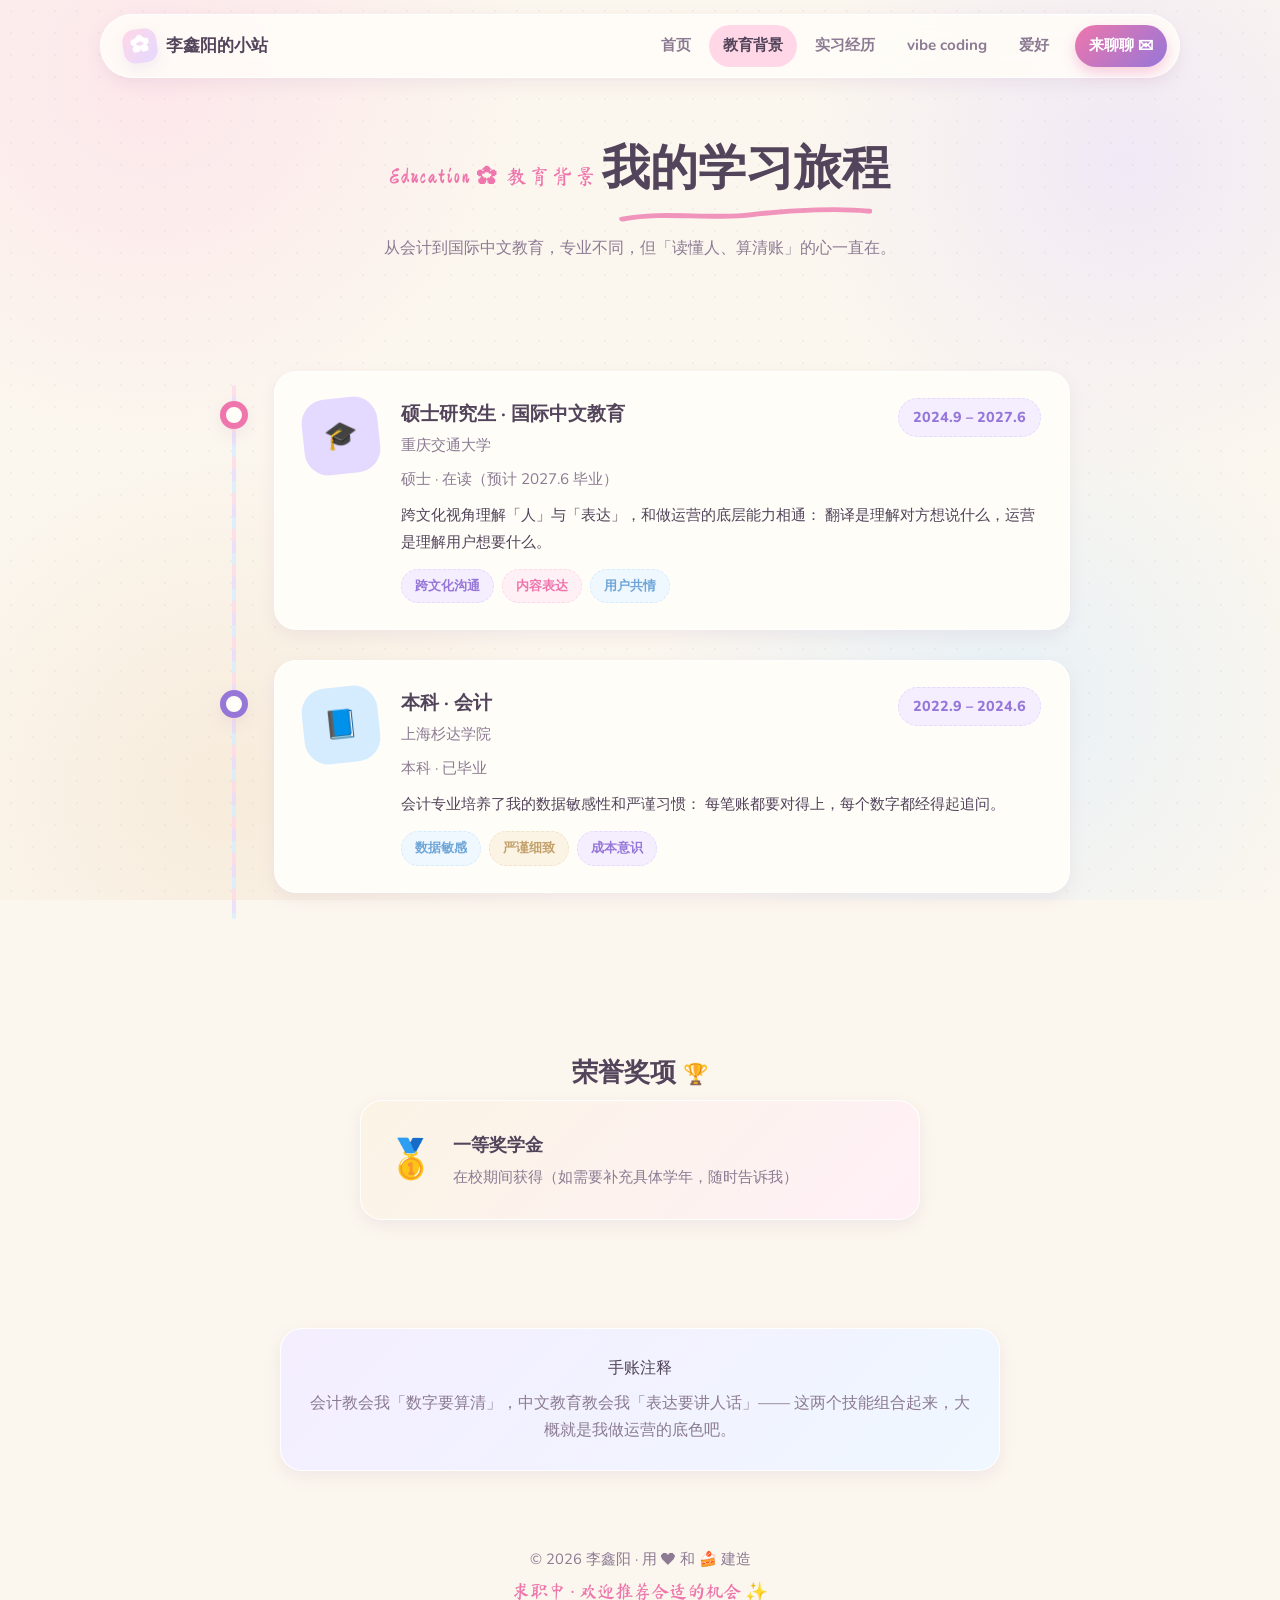
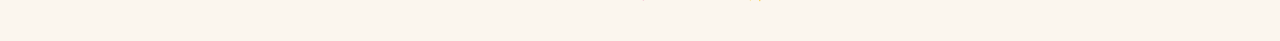
==== education.html @ cd89e639 "init: 李鑫阳产品运营求职主页（奶油手账风）" ====
<!DOCTYPE html>
<html lang="zh-CN">
<head>
  <meta charset="UTF-8" />
  <meta name="viewport" content="width=device-width, initial-scale=1.0" />
  <meta name="description" content="李鑫阳的教育背景：重庆交通大学硕士、上海杉达学院本科。" />
  <title>教育背景 · 李鑫阳</title>
  <link rel="icon" href="data:image/svg+xml,<svg xmlns='http://www.w3.org/2000/svg' viewBox='0 0 100 100'><text y='.9em' font-size='90'>🎓</text></svg>" />
  <link rel="preconnect" href="https://fonts.googleapis.com" />
  <link rel="preconnect" href="https://fonts.gstatic.com" crossorigin />
  <link href="https://fonts.googleapis.com/css2?family=Nunito:wght@500;700;800;900&family=Ma+Shan+Zheng&display=swap" rel="stylesheet" />
  <link rel="stylesheet" href="css/style.css" />
</head>
<body>

  <header class="nav-wrap">
    <nav class="nav container">
      <a class="nav-logo" href="index.html">
        <span class="logo-mark">✿</span>
        <span>李鑫阳的小站</span>
      </a>
      <ul class="nav-links">
        <li><a data-page="index.html" href="index.html">首页</a></li>
        <li><a data-page="education.html" href="education.html">教育背景</a></li>
        <li><a data-page="experience.html" href="experience.html">实习经历</a></li>
        <li><a data-page="projects.html" href="projects.html">vibe coding</a></li>
        <li><a data-page="hobbies.html" href="hobbies.html">爱好</a></li>
        <li><a class="nav-cta" href="mailto:320589552@qq.com">来聊聊 ✉</a></li>
      </ul>
      <button class="nav-burger" aria-label="打开菜单" aria-expanded="false">
        <span></span><span></span><span></span>
      </button>
    </nav>
  </header>

  <main>
    <section class="page-hero">
      <div class="container">
        <span class="page-eyebrow">Education ✿ 教育背景</span>
        <h1 class="page-title">我的学习旅程</h1>
        <p class="page-desc">从会计到国际中文教育，专业不同，但「读懂人、算清账」的心一直在。</p>
      </div>
    </section>

    <section class="section">
      <div class="container">
        <div class="timeline">

          <!-- 硕士 -->
          <article class="timeline-item reveal">
            <span class="timeline-dot"></span>
            <div class="card timeline-card edu-card">
              <span class="edu-degree">🎓</span>
              <div style="flex:1">
                <div class="timeline-head" style="margin-bottom:8px">
                  <div>
                    <h3>硕士研究生 · 国际中文教育</h3>
                    <p class="timeline-org">重庆交通大学</p>
                  </div>
                  <span class="timeline-date">2024.9 – 2027.6</span>
                </div>
                <p class="edu-meta">硕士 · 在读（预计 2027.6 毕业）</p>
                <p class="edu-desc">
                  跨文化视角理解「人」与「表达」，和做运营的底层能力相通：
                  翻译是理解对方想说什么，运营是理解用户想要什么。
                </p>
                <div class="work-tags">
                  <span class="chip c-purple">跨文化沟通</span>
                  <span class="chip c-pink">内容表达</span>
                  <span class="chip c-blue">用户共情</span>
                </div>
              </div>
            </div>
          </article>

          <!-- 本科 -->
          <article class="timeline-item reveal">
            <span class="timeline-dot"></span>
            <div class="card timeline-card edu-card">
              <span class="edu-degree">📘</span>
              <div style="flex:1">
                <div class="timeline-head" style="margin-bottom:8px">
                  <div>
                    <h3>本科 · 会计</h3>
                    <p class="timeline-org">上海杉达学院</p>
                  </div>
                  <span class="timeline-date">2022.9 – 2024.6</span>
                </div>
                <p class="edu-meta">本科 · 已毕业</p>
                <p class="edu-desc">
                  会计专业培养了我的数据敏感性和严谨习惯：
                  每笔账都要对得上，每个数字都经得起追问。
                </p>
                <div class="work-tags">
                  <span class="chip c-blue">数据敏感</span>
                  <span class="chip c-beige">严谨细致</span>
                  <span class="chip c-purple">成本意识</span>
                </div>
              </div>
            </div>
          </article>

        </div>
      </div>
    </section>

    <!-- 荣誉奖项 -->
    <section class="section">
      <div class="container">
        <h2 class="section-title" style="text-align:center">荣誉奖项 <span style="font-size:0.8em">🏆</span></h2>
        <div class="card honor-card reveal">
          <span class="trophy">🥇</span>
          <div>
            <h3 style="font-size:1.15rem;margin-bottom:4px">一等奖学金</h3>
            <p style="color:var(--ink-soft);font-size:0.95rem">在校期间获得（如需要补充具体学年，随时告诉我）</p>
          </div>
        </div>
      </div>
    </section>

    <!-- 手账注释 -->
    <section class="section">
      <div class="container">
        <div class="card reveal" style="max-width:720px;margin:0 auto;text-align:center;background:linear-gradient(135deg,var(--purple-soft),var(--blue-soft))">
          <p class="contact-kicker" style="margin-bottom:8px">手账注释</p>
          <p style="color:var(--ink-soft)">
            会计教会我「数字要算清」，中文教育教会我「表达要讲人话」——
            这两个技能组合起来，大概就是我做运营的底色吧。
          </p>
        </div>
      </div>
    </section>
  </main>

  <footer class="footer">
    <p>© <span id="year">2026</span> 李鑫阳 · 用 ❤ 和 🍰 建造</p>
    <p class="footer-note">求职中 · 欢迎推荐合适的机会 ✨</p>
  </footer>

  <button class="back-top" id="backTop" aria-label="回到顶部">↑</button>
  <script src="js/main.js"></script>
</body>
</html>
---- css/style.css ----
/* ============================================================
   李鑫阳 · 求职主页 — 奶油手账风
   配色：奶油米 + 浅蓝 + 浅紫 + 粉
   ============================================================ */

:root {
  --bg: #FBF6EE;
  --bg-2: #F6EEDF;
  --card: #FFFDF8;
  --ink: #52445A;
  --ink-soft: #8C7B93;
  --ink-faint: #B8A9BF;

  --pink: #FFD7E7;
  --pink-deep: #EE76AC;
  --pink-soft: #FFF0F6;

  --purple: #E4D9FF;
  --purple-deep: #9677D8;
  --purple-soft: #F4EEFF;

  --blue: #D5ECFF;
  --blue-deep: #6FA6D8;
  --blue-soft: #EFF7FF;

  --beige: #F1E3CB;
  --beige-deep: #C3A06B;
  --beige-soft: #FBF4E5;

  --line: rgba(122, 100, 132, 0.14);
  --shadow: 0 14px 30px rgba(163, 132, 173, 0.16);
  --shadow-sm: 0 6px 16px rgba(163, 132, 173, 0.12);
  --radius: 22px;
  --radius-sm: 14px;
  --font: "Nunito", "PingFang SC", "Hiragino Sans GB", "Microsoft YaHei", "Noto Sans SC", sans-serif;
  --hand: "Ma Shan Zheng", "Kaiti SC", "KaiTi", "STKaiti", cursive;
}

* { margin: 0; padding: 0; box-sizing: border-box; }

html { scroll-behavior: smooth; }

body {
  font-family: var(--font);
  color: var(--ink);
  background:
    radial-gradient(circle at 12% 8%, rgba(255, 215, 231, 0.5), transparent 26%),
    radial-gradient(circle at 88% 18%, rgba(228, 217, 255, 0.45), transparent 24%),
    radial-gradient(circle at 78% 78%, rgba(213, 236, 255, 0.5), transparent 28%),
    radial-gradient(circle at 18% 88%, rgba(244, 227, 203, 0.55), transparent 26%),
    var(--bg);
  background-attachment: fixed;
  min-height: 100vh;
  line-height: 1.7;
  -webkit-font-smoothing: antialiased;
  overflow-x: hidden;
}

/* 纸张点阵纹理 */
body::before {
  content: "";
  position: fixed;
  inset: 0;
  pointer-events: none;
  background-image: radial-gradient(rgba(140, 115, 150, 0.12) 1px, transparent 1px);
  background-size: 22px 22px;
  opacity: 0.55;
  z-index: 0;
}

::selection { background: var(--pink); color: var(--ink); }

img { max-width: 100%; display: block; }
a { color: inherit; text-decoration: none; }
ul { list-style: none; }
button { font-family: inherit; cursor: pointer; border: none; background: none; }

.container {
  width: min(1080px, 92vw);
  margin: 0 auto;
  position: relative;
  z-index: 1;
}

/* ============ 顶部导航 ============ */
.nav-wrap {
  position: sticky;
  top: 14px;
  z-index: 100;
  padding: 0 4vw;
}

.nav {
  display: flex;
  align-items: center;
  justify-content: space-between;
  gap: 16px;
  background: rgba(255, 253, 248, 0.86);
  backdrop-filter: blur(12px);
  -webkit-backdrop-filter: blur(12px);
  border: 1.5px solid rgba(255, 255, 255, 0.9);
  border-radius: 999px;
  box-shadow: var(--shadow-sm);
  padding: 10px 12px 10px 22px;
}

.nav-logo {
  display: flex;
  align-items: center;
  gap: 9px;
  font-weight: 800;
  font-size: 1.05rem;
  color: var(--ink);
  white-space: nowrap;
}

.logo-mark {
  display: inline-grid;
  place-items: center;
  width: 34px;
  height: 34px;
  border-radius: 12px;
  background: linear-gradient(135deg, var(--pink), var(--purple));
  color: #fff;
  font-size: 1.15rem;
  transform: rotate(-8deg);
  box-shadow: var(--shadow-sm);
}

.nav-links {
  display: flex;
  align-items: center;
  gap: 4px;
}

.nav-links a {
  display: block;
  padding: 8px 14px;
  border-radius: 999px;
  font-weight: 700;
  font-size: 0.95rem;
  color: var(--ink-soft);
  transition: all 0.25s ease;
  position: relative;
}

.nav-links a:hover { color: var(--ink); background: var(--pink-soft); transform: translateY(-1px); }
.nav-links a.active { color: var(--ink); background: var(--pink); }

.nav-links .nav-cta {
  background: linear-gradient(135deg, var(--pink-deep), var(--purple-deep));
  color: #fff;
  box-shadow: 0 6px 14px rgba(238, 118, 172, 0.35);
  margin-left: 8px;
}

.nav-links .nav-cta:hover { color: #fff; transform: translateY(-2px) rotate(-1deg); }

.nav-burger {
  display: none;
  flex-direction: column;
  gap: 5px;
  padding: 10px;
  border-radius: 12px;
}

.nav-burger span {
  width: 22px;
  height: 3px;
  border-radius: 3px;
  background: var(--ink);
  transition: all 0.3s ease;
}

.nav-burger.open span:nth-child(1) { transform: translateY(8px) rotate(45deg); }
.nav-burger.open span:nth-child(2) { opacity: 0; }
.nav-burger.open span:nth-child(3) { transform: translateY(-8px) rotate(-45deg); }

/* ============ 通用区块 ============ */
main { position: relative; z-index: 1; }

.section { padding: 72px 0 36px; }

.page-hero { padding: 64px 0 26px; text-align: center; position: relative; }

.page-eyebrow {
  display: inline-block;
  font-family: var(--hand);
  font-size: 1.3rem;
  color: var(--pink-deep);
  letter-spacing: 2px;
  margin-bottom: 8px;
}

.page-title {
  font-size: clamp(2rem, 5vw, 3rem);
  font-weight: 900;
  color: var(--ink);
  position: relative;
  display: inline-block;
  padding-bottom: 12px;
}

.page-title::after {
  content: "";
  position: absolute;
  left: 50%;
  bottom: 0;
  transform: translateX(-50%) rotate(-1deg);
  width: 88%;
  height: 14px;
  background: url("../assets/deco-underline.svg") center/100% 100% no-repeat;
  opacity: 0.85;
}

.page-desc {
  max-width: 560px;
  margin: 14px auto 0;
  color: var(--ink-soft);
  font-size: 1.02rem;
}

.section-title {
  font-size: 1.6rem;
  font-weight: 900;
  margin-bottom: 6px;
}

.section-sub { color: var(--ink-soft); margin-bottom: 28px; font-size: 0.98rem; }

/* ============ 卡片 ============ */
.card {
  background: var(--card);
  border: 1.5px solid rgba(255, 255, 255, 0.95);
  border-radius: var(--radius);
  box-shadow: var(--shadow-sm);
  padding: 26px;
  position: relative;
  transition: transform 0.3s ease, box-shadow 0.3s ease;
}

.card:hover {
  transform: translateY(-5px) rotate(-0.4deg);
  box-shadow: var(--shadow);
}

/* 胶带装饰 */
.tape {
  position: absolute;
  top: -13px;
  left: 50%;
  width: 96px;
  height: 28px;
  transform: translateX(-50%) rotate(-3deg);
  background: linear-gradient(100deg, rgba(255, 215, 231, 0.9), rgba(228, 217, 255, 0.9));
  border-radius: 4px;
  box-shadow: 0 3px 8px rgba(140, 110, 150, 0.18);
  opacity: 0.95;
  pointer-events: none;
}

.tape.tape-blue { background: linear-gradient(100deg, rgba(213, 236, 255, 0.9), rgba(228, 217, 255, 0.9)); }
.tape.tape-pink { background: linear-gradient(100deg, rgba(255, 240, 246, 0.95), rgba(255, 215, 231, 0.9)); }
.tape.tape-beige { background: linear-gradient(100deg, rgba(251, 244, 229, 0.95), rgba(241, 227, 203, 0.9)); }

/* ============ 首页 Hero ============ */
.hero { padding: 46px 0 56px; }

.hero-grid {
  display: grid;
  grid-template-columns: 1.15fr 0.85fr;
  align-items: center;
  gap: 34px;
}

.hero-eyebrow {
  display: inline-flex;
  align-items: center;
  gap: 8px;
  background: var(--pink-soft);
  border: 1.5px dashed var(--pink);
  color: var(--pink-deep);
  font-weight: 800;
  font-size: 0.95rem;
  padding: 7px 16px;
  border-radius: 999px;
  margin-bottom: 20px;
  transform: rotate(-1.5deg);
}

.hero-title {
  font-size: clamp(2.4rem, 6vw, 3.7rem);
  font-weight: 900;
  line-height: 1.15;
  margin-bottom: 18px;
}

.name-highlight {
  display: inline-block;
  color: var(--pink-deep);
  position: relative;
  padding: 0 6px;
}

.name-highlight::after {
  content: "";
  position: absolute;
  left: 4px;
  right: 4px;
  bottom: 2px;
  height: 12px;
  background: url("../assets/deco-marker.svg") center/100% 100% no-repeat;
  opacity: 0.75;
  z-index: -1;
}

.wave { display: inline-block; animation: wave 2.4s ease-in-out infinite; transform-origin: 70% 70%; }

@keyframes wave {
  0%, 60%, 100% { transform: rotate(0deg); }
  10%, 30% { transform: rotate(14deg); }
  20%, 40% { transform: rotate(-8deg); }
}

.hero-sub {
  font-size: 1.08rem;
  color: var(--ink-soft);
  max-width: 470px;
  margin-bottom: 24px;
}

.hero-badges {
  display: flex;
  flex-wrap: wrap;
  gap: 10px;
  margin-bottom: 28px;
}

.hero-badge {
  background: var(--card);
  border-radius: 999px;
  padding: 8px 16px;
  font-weight: 800;
  font-size: 0.92rem;
  box-shadow: var(--shadow-sm);
  border: 1.5px solid transparent;
}

.hero-badge:nth-child(1) { border-color: var(--pink); background: var(--pink-soft); color: var(--pink-deep); }
.hero-badge:nth-child(2) { border-color: var(--blue); background: var(--blue-soft); color: var(--blue-deep); }
.hero-badge:nth-child(3) { border-color: var(--purple); background: var(--purple-soft); color: var(--purple-deep); }
.hero-badge:nth-child(4) { border-color: var(--beige); background: var(--beige-soft); color: var(--beige-deep); }

.hero-actions { display: flex; flex-wrap: wrap; gap: 14px; }

.btn {
  display: inline-flex;
  align-items: center;
  justify-content: center;
  gap: 8px;
  font-weight: 800;
  padding: 13px 26px;
  border-radius: 999px;
  transition: all 0.28s ease;
  font-size: 1rem;
}

.btn-primary {
  background: linear-gradient(135deg, var(--pink-deep), var(--purple-deep));
  color: #fff;
  box-shadow: 0 10px 22px rgba(238, 118, 172, 0.35);
}

.btn-primary:hover { transform: translateY(-3px) rotate(-1deg); box-shadow: 0 14px 28px rgba(238, 118, 172, 0.42); }

.btn-ghost {
  background: var(--card);
  color: var(--ink);
  border: 2px dashed var(--purple);
}

.btn-ghost:hover { background: var(--purple-soft); transform: translateY(-3px) rotate(1deg); }

.btn-big { padding: 16px 32px; font-size: 1.05rem; }

/* 拍立得照片 */
.hero-visual { position: relative; display: flex; justify-content: center; }

.polaroid {
  position: relative;
  width: min(320px, 78vw);
  background: #fff;
  padding: 12px 12px 58px;
  border-radius: 12px;
  box-shadow: var(--shadow);
  transform: rotate(3deg);
  transition: transform 0.4s ease, box-shadow 0.4s ease;
}

.polaroid:hover { transform: rotate(0deg) translateY(-6px); box-shadow: 0 22px 44px rgba(163, 132, 173, 0.26); }

.polaroid img {
  width: 100%;
  aspect-ratio: 1;
  object-fit: cover;
  border-radius: 8px;
  filter: saturate(1.05);
}

.polaroid .polaroid-note {
  position: absolute;
  bottom: 14px;
  left: 0;
  right: 0;
  text-align: center;
  font-family: var(--hand);
  font-size: 1.35rem;
  color: var(--ink-soft);
  transform: rotate(-2deg);
}

.polaroid .tape { top: -14px; left: 50%; transform: translateX(-50%) rotate(2deg); }
.polaroid .tape.tape-2 { left: 12%; transform: rotate(-12deg); }

/* 漂浮贴纸 */
.sticker {
  position: absolute;
  display: grid;
  place-items: center;
  width: 58px;
  height: 58px;
  font-size: 1.7rem;
  background: var(--card);
  border-radius: 16px;
  box-shadow: var(--shadow-sm);
  border: 1.5px dashed rgba(150, 119, 216, 0.4);
  animation: float 5s ease-in-out infinite;
  z-index: 3;
  pointer-events: none;
}

.sticker.s1 { top: -8%; left: 2%; animation-delay: 0s; }
.sticker.s2 { top: 14%; right: -4%; animation-delay: 1.2s; }
.sticker.s3 { bottom: 4%; left: -6%; animation-delay: 2.1s; }
.sticker.s4 { bottom: -8%; right: 10%; animation-delay: 0.7s; }
.sticker.s5 { top: -10%; right: 22%; animation-delay: 1.7s; }
.sticker.s6 { bottom: 16%; right: -8%; animation-delay: 2.6s; }

@keyframes float {
  0%, 100% { transform: translateY(0) rotate(var(--r, 0deg)); }
  50% { transform: translateY(-12px) rotate(var(--r, 0deg)); }
}

/* ============ 首页模块导航 ============ */
.module-grid {
  display: grid;
  grid-template-columns: repeat(4, 1fr);
  gap: 18px;
}

.module-card {
  text-align: center;
  padding: 26px 18px;
  border-radius: var(--radius);
  transition: all 0.3s ease;
  border: 1.5px dashed transparent;
}

.module-card:hover { transform: translateY(-6px) rotate(-1deg); }

.module-card .module-emoji {
  display: inline-grid;
  place-items: center;
  width: 64px;
  height: 64px;
  font-size: 1.9rem;
  border-radius: 22px;
  margin-bottom: 14px;
  transition: transform 0.3s ease;
}

.module-card:hover .module-emoji { transform: rotate(-8deg) scale(1.08); }

.module-card h3 { font-size: 1.08rem; margin-bottom: 4px; }
.module-card p { font-size: 0.86rem; color: var(--ink-soft); }

.module-pink .module-emoji { background: var(--pink); }
.module-purple .module-emoji { background: var(--purple); }
.module-blue .module-emoji { background: var(--blue); }
.module-beige .module-emoji { background: var(--beige); }

/* ============ 首页个人优势 ============ */
.strength-grid {
  display: grid;
  grid-template-columns: repeat(2, 1fr);
  gap: 18px;
}

.strength-card { display: flex; gap: 16px; align-items: flex-start; }

.strength-card .s-icon {
  flex: none;
  display: grid;
  place-items: center;
  width: 48px;
  height: 48px;
  font-size: 1.4rem;
  border-radius: 15px;
}

.strength-card h4 { font-size: 1.02rem; margin-bottom: 4px; }
.strength-card p { font-size: 0.92rem; color: var(--ink-soft); }

.s-pink .s-icon { background: var(--pink); }
.s-purple .s-icon { background: var(--purple); }
.s-blue .s-icon { background: var(--blue); }
.s-beige .s-icon { background: var(--beige); }

/* ============ 时间线（教育/实习共用） ============ */
.timeline { position: relative; max-width: 860px; margin: 0 auto; padding: 10px 0 20px; }

.timeline::before {
  content: "";
  position: absolute;
  left: 22px;
  top: 24px;
  bottom: 24px;
  width: 4px;
  border-radius: 4px;
  background: repeating-linear-gradient(
    to bottom,
    var(--pink) 0 12px,
    var(--purple) 12px 24px,
    var(--blue) 24px 36px
  );
  opacity: 0.75;
}

.timeline-item { position: relative; padding-left: 64px; margin-bottom: 30px; }

.timeline-dot {
  position: absolute;
  left: 10px;
  top: 30px;
  width: 28px;
  height: 28px;
  border-radius: 50%;
  background: var(--card);
  border: 6px solid var(--pink-deep);
  box-shadow: var(--shadow-sm);
  z-index: 2;
}

.timeline-item:nth-child(2) .timeline-dot { border-color: var(--purple-deep); }
.timeline-item:nth-child(3) .timeline-dot { border-color: var(--blue-deep); }

.timeline-card { padding: 26px 28px; }

.timeline-head {
  display: flex;
  flex-wrap: wrap;
  align-items: flex-start;
  justify-content: space-between;
  gap: 12px;
  margin-bottom: 16px;
}

.timeline-org { color: var(--ink-soft); font-size: 0.95rem; margin-top: 2px; }

.timeline-date {
  font-weight: 800;
  font-size: 0.9rem;
  color: var(--purple-deep);
  background: var(--purple-soft);
  border: 1.5px dashed var(--purple);
  padding: 6px 14px;
  border-radius: 999px;
  white-space: nowrap;
}

/* 公司/部门/岗位 三兄弟（同等突出） */
.role-row {
  display: grid;
  grid-template-columns: repeat(3, 1fr);
  gap: 12px;
  margin-bottom: 18px;
}

.role-tag {
  text-align: center;
  border-radius: var(--radius-sm);
  padding: 14px 10px;
  border: 1.5px dashed transparent;
}

.role-tag .role-label {
  display: block;
  font-size: 0.78rem;
  font-weight: 800;
  letter-spacing: 1px;
  opacity: 0.75;
  margin-bottom: 4px;
}

.role-tag .role-value { font-size: 1.06rem; font-weight: 900; }

.role-company { background: var(--blue-soft); border-color: var(--blue); color: var(--blue-deep); }
.role-dept { background: var(--purple-soft); border-color: var(--purple); color: var(--purple-deep); }
.role-position { background: var(--pink-soft); border-color: var(--pink); color: var(--pink-deep); }

.timeline-list { display: grid; gap: 10px; }

.timeline-list li {
  position: relative;
  padding-left: 26px;
  font-size: 0.97rem;
  color: var(--ink);
}

.timeline-list li::before {
  content: "✿";
  position: absolute;
  left: 2px;
  top: 0;
  color: var(--pink-deep);
  font-size: 0.85rem;
}

.timeline-list li strong { color: var(--purple-deep); }

.work-tags { display: flex; flex-wrap: wrap; gap: 8px; margin-top: 14px; }

.chip {
  display: inline-block;
  font-size: 0.82rem;
  font-weight: 800;
  padding: 5px 13px;
  border-radius: 999px;
  background: var(--beige-soft);
  color: var(--beige-deep);
  border: 1px dashed var(--beige);
}

.chip.c-blue { background: var(--blue-soft); color: var(--blue-deep); border-color: var(--blue); }
.chip.c-purple { background: var(--purple-soft); color: var(--purple-deep); border-color: var(--purple); }
.chip.c-pink { background: var(--pink-soft); color: var(--pink-deep); border-color: var(--pink); }
.chip.c-beige { background: var(--beige-soft); color: var(--beige-deep); border-color: var(--beige); }

/* ============ 教育页 ============ */
.edu-card { display: flex; gap: 22px; align-items: flex-start; }

.edu-degree {
  flex: none;
  width: 76px;
  height: 76px;
  display: grid;
  place-items: center;
  border-radius: 24px;
  font-size: 1.7rem;
  transform: rotate(-6deg);
}

.edu-degree { background: var(--purple); }
.timeline-item:nth-child(2) .edu-degree { background: var(--blue); }

.edu-card h3 { font-size: 1.2rem; }
.edu-meta { color: var(--ink-soft); font-size: 0.95rem; margin: 2px 0 10px; }
.edu-desc { font-size: 0.96rem; }

.honor-card {
  display: flex;
  align-items: center;
  gap: 18px;
  max-width: 560px;
  margin: 0 auto;
  background: linear-gradient(135deg, var(--beige-soft), var(--pink-soft));
}

.honor-card .trophy {
  font-size: 2.4rem;
  animation: float 3s ease-in-out infinite;
}

/* ============ 作品页 ============ */
.project-grid {
  display: grid;
  grid-template-columns: repeat(2, 1fr);
  gap: 22px;
  max-width: 900px;
  margin: 0 auto;
}

.project-card { display: flex; flex-direction: column; overflow: hidden; }

.project-cover {
  position: relative;
  height: 170px;
  border-radius: 16px;
  margin-bottom: 18px;
  display: grid;
  place-items: center;
  overflow: hidden;
}

.project-cover .cover-emoji { font-size: 3.4rem; filter: drop-shadow(0 8px 12px rgba(0, 0, 0, 0.12)); }

.project-cover .cover-badge {
  position: absolute;
  top: 12px;
  right: 12px;
  background: var(--card);
  font-size: 0.78rem;
  font-weight: 800;
  color: var(--ink-soft);
  padding: 5px 12px;
  border-radius: 999px;
  box-shadow: var(--shadow-sm);
}

.cover-pink { background: linear-gradient(135deg, var(--pink-soft), var(--pink)); }
.cover-purple { background: linear-gradient(135deg, var(--purple-soft), var(--purple)); }
.cover-blue { background: linear-gradient(135deg, var(--blue-soft), var(--blue)); }
.cover-beige { background: linear-gradient(135deg, var(--beige-soft), var(--beige)); }

.project-card h3 { font-size: 1.16rem; margin-bottom: 8px; }
.project-card > p { font-size: 0.95rem; color: var(--ink-soft); margin-bottom: 14px; }

.project-result {
  margin-top: auto;
  display: flex;
  flex-wrap: wrap;
  gap: 8px;
}

.result-pill {
  background: var(--card);
  border: 1.5px solid transparent;
  border-radius: 999px;
  font-size: 0.82rem;
  font-weight: 800;
  padding: 5px 12px;
}

.result-pill.r-pink { border-color: var(--pink); color: var(--pink-deep); background: var(--pink-soft); }
.result-pill.r-purple { border-color: var(--purple); color: var(--purple-deep); background: var(--purple-soft); }
.result-pill.r-blue { border-color: var(--blue); color: var(--blue-deep); background: var(--blue-soft); }

/* 流程小图 */
.flow {
  display: grid;
  grid-template-columns: repeat(4, 1fr);
  gap: 10px;
  margin-top: 18px;
}

.flow-step {
  text-align: center;
  background: var(--beige-soft);
  border-radius: var(--radius-sm);
  padding: 14px 8px;
  position: relative;
}

.flow-step .step-num {
  display: inline-grid;
  place-items: center;
  width: 30px;
  height: 30px;
  border-radius: 50%;
  background: var(--pink-deep);
  color: #fff;
  font-weight: 900;
  font-size: 0.9rem;
  margin-bottom: 8px;
}

.flow-step:nth-child(2) .step-num { background: var(--purple-deep); }
.flow-step:nth-child(3) .step-num { background: var(--blue-deep); }
.flow-step:nth-child(4) .step-num { background: var(--beige-deep); }

.flow-step p { font-size: 0.82rem; color: var(--ink-soft); }

.flow-step::after {
  content: "→";
  position: absolute;
  right: -10px;
  top: 50%;
  transform: translateY(-50%);
  color: var(--ink-faint);
  font-weight: 900;
}

.flow-step:last-child::after { display: none; }

/* 待补充卡片 */
.placeholder-card {
  border-style: dashed;
  border-color: var(--ink-faint);
  background: rgba(255, 253, 248, 0.6);
  text-align: center;
  padding: 40px 24px;
}

.placeholder-card .ph-emoji { font-size: 2.6rem; margin-bottom: 10px; opacity: 0.85; }
.placeholder-card h3 { color: var(--ink-soft); margin-bottom: 6px; }
.placeholder-card p { font-size: 0.9rem; color: var(--ink-faint); }

/* ============ 爱好页 ============ */
.hobby-grid {
  display: grid;
  grid-template-columns: repeat(2, 1fr);
  gap: 20px;
  max-width: 860px;
  margin: 0 auto;
}

.hobby-card { text-align: center; padding: 34px 24px; }

.hobby-card .h-emoji {
  display: inline-grid;
  place-items: center;
  width: 76px;
  height: 76px;
  font-size: 2.2rem;
  border-radius: 26px;
  margin-bottom: 14px;
  transform: rotate(-5deg);
  transition: transform 0.35s ease;
}

.hobby-card:hover .h-emoji { transform: rotate(5deg) scale(1.08); }

.hobby-card h3 { font-size: 1.14rem; margin-bottom: 6px; }
.hobby-card p { font-size: 0.93rem; color: var(--ink-soft); }

.h-pink .h-emoji { background: var(--pink); }
.h-purple .h-emoji { background: var(--purple); }
.h-blue .h-emoji { background: var(--blue); }
.h-beige .h-emoji { background: var(--beige); }

.h-photo-strip {
  display: grid;
  grid-template-columns: repeat(3, 1fr);
  gap: 14px;
  max-width: 760px;
  margin: 30px auto 0;
}

.h-photo {
  aspect-ratio: 1;
  border-radius: 14px;
  background: var(--card);
  border: 1.5px dashed var(--ink-faint);
  display: grid;
  place-items: center;
  font-size: 1.6rem;
  color: var(--ink-faint);
  transform: rotate(var(--r, 0deg));
}

.h-photo:nth-child(1) { --r: -3deg; }
.h-photo:nth-child(2) { --r: 2deg; }
.h-photo:nth-child(3) { --r: -1deg; }

/* ============ 联系/页脚 ============ */
.contact-card {
  text-align: center;
  padding: 52px 32px;
  background: linear-gradient(150deg, var(--card), var(--purple-soft) 60%, var(--pink-soft));
}

.contact-card .contact-kicker { font-family: var(--hand); font-size: 1.45rem; color: var(--purple-deep); }

.contact-card h2 { font-size: clamp(1.7rem, 4vw, 2.4rem); margin: 10px 0 8px; font-weight: 900; }
.contact-card h2 span { color: var(--pink-deep); }
.contact-card .contact-sub { color: var(--ink-soft); margin-bottom: 24px; }

.contact-actions { display: flex; flex-wrap: wrap; justify-content: center; gap: 14px; margin-bottom: 26px; }

.contact-links { display: flex; flex-wrap: wrap; justify-content: center; gap: 12px; }
.contact-links a {
  font-size: 0.9rem;
  font-weight: 800;
  color: var(--ink-soft);
  padding: 6px 14px;
  border-radius: 999px;
  transition: all 0.25s ease;
}
.contact-links a:hover { background: var(--card); color: var(--pink-deep); transform: translateY(-2px); }

.footer {
  text-align: center;
  padding: 40px 16px 34px;
  color: var(--ink-soft);
  font-size: 0.92rem;
  position: relative;
  z-index: 1;
}

.footer .footer-note { font-family: var(--hand); font-size: 1.15rem; color: var(--pink-deep); margin-top: 4px; }

/* 返回顶部 */
.back-top {
  position: fixed;
  right: 22px;
  bottom: 22px;
  width: 48px;
  height: 48px;
  border-radius: 50%;
  background: linear-gradient(135deg, var(--pink-deep), var(--purple-deep));
  color: #fff;
  font-size: 1.3rem;
  font-weight: 900;
  box-shadow: var(--shadow);
  opacity: 0;
  visibility: hidden;
  transform: translateY(14px);
  transition: all 0.35s ease;
  z-index: 90;
}

.back-top.show { opacity: 1; visibility: visible; transform: translateY(0); }
.back-top:hover { transform: translateY(-4px) rotate(-6deg); }

/* ============ 滚动渐显 ============ */
.reveal {
  opacity: 0;
  transform: translateY(26px);
  transition: opacity 0.7s ease, transform 0.7s ease;
}

.reveal.visible { opacity: 1; transform: translateY(0); }

.reveal.d1 { transition-delay: 0.08s; }
.reveal.d2 { transition-delay: 0.16s; }
.reveal.d3 { transition-delay: 0.24s; }
.reveal.d4 { transition-delay: 0.32s; }

/* 减少动效偏好 */
@media (prefers-reduced-motion: reduce) {
  *, *::before, *::after { animation-duration: 0.01ms !important; transition-duration: 0.01ms !important; }
  html { scroll-behavior: auto; }
}

/* ============ 响应式 ============ */
@media (max-width: 900px) {
  .hero-grid { grid-template-columns: 1fr; text-align: center; }
  .hero-sub { margin-left: auto; margin-right: auto; }
  .hero-actions, .hero-badges { justify-content: center; }
  .hero-visual { order: -1; margin-bottom: 10px; }
  .module-grid { grid-template-columns: repeat(2, 1fr); }
  .strength-grid { grid-template-columns: 1fr; }
  .project-grid, .hobby-grid { grid-template-columns: 1fr; }
  .role-row { grid-template-columns: 1fr; }
  .flow { grid-template-columns: repeat(2, 1fr); }
  .flow-step::after { display: none; }
  .timeline::before { left: 14px; }
  .timeline-item { padding-left: 48px; }
  .timeline-dot { left: 4px; }
  .section { padding: 48px 0 24px; }
}

@media (max-width: 680px) {
  .nav-links {
    position: absolute;
    top: calc(100% + 10px);
    left: 0;
    right: 0;
    flex-direction: column;
    align-items: stretch;
    background: var(--card);
    border-radius: 20px;
    box-shadow: var(--shadow);
    padding: 12px;
    gap: 6px;
    opacity: 0;
    visibility: hidden;
    transform: translateY(-8px);
    transition: all 0.3s ease;
  }

  .nav-links.open { opacity: 1; visibility: visible; transform: translateY(0); }
  .nav-links a { text-align: center; padding: 12px; }
  .nav-links .nav-cta { margin-left: 0; }
  .nav-burger { display: flex; }
  .h-photo-strip { grid-template-columns: 1fr; }
  .contact-actions .btn { width: 100%; }
}
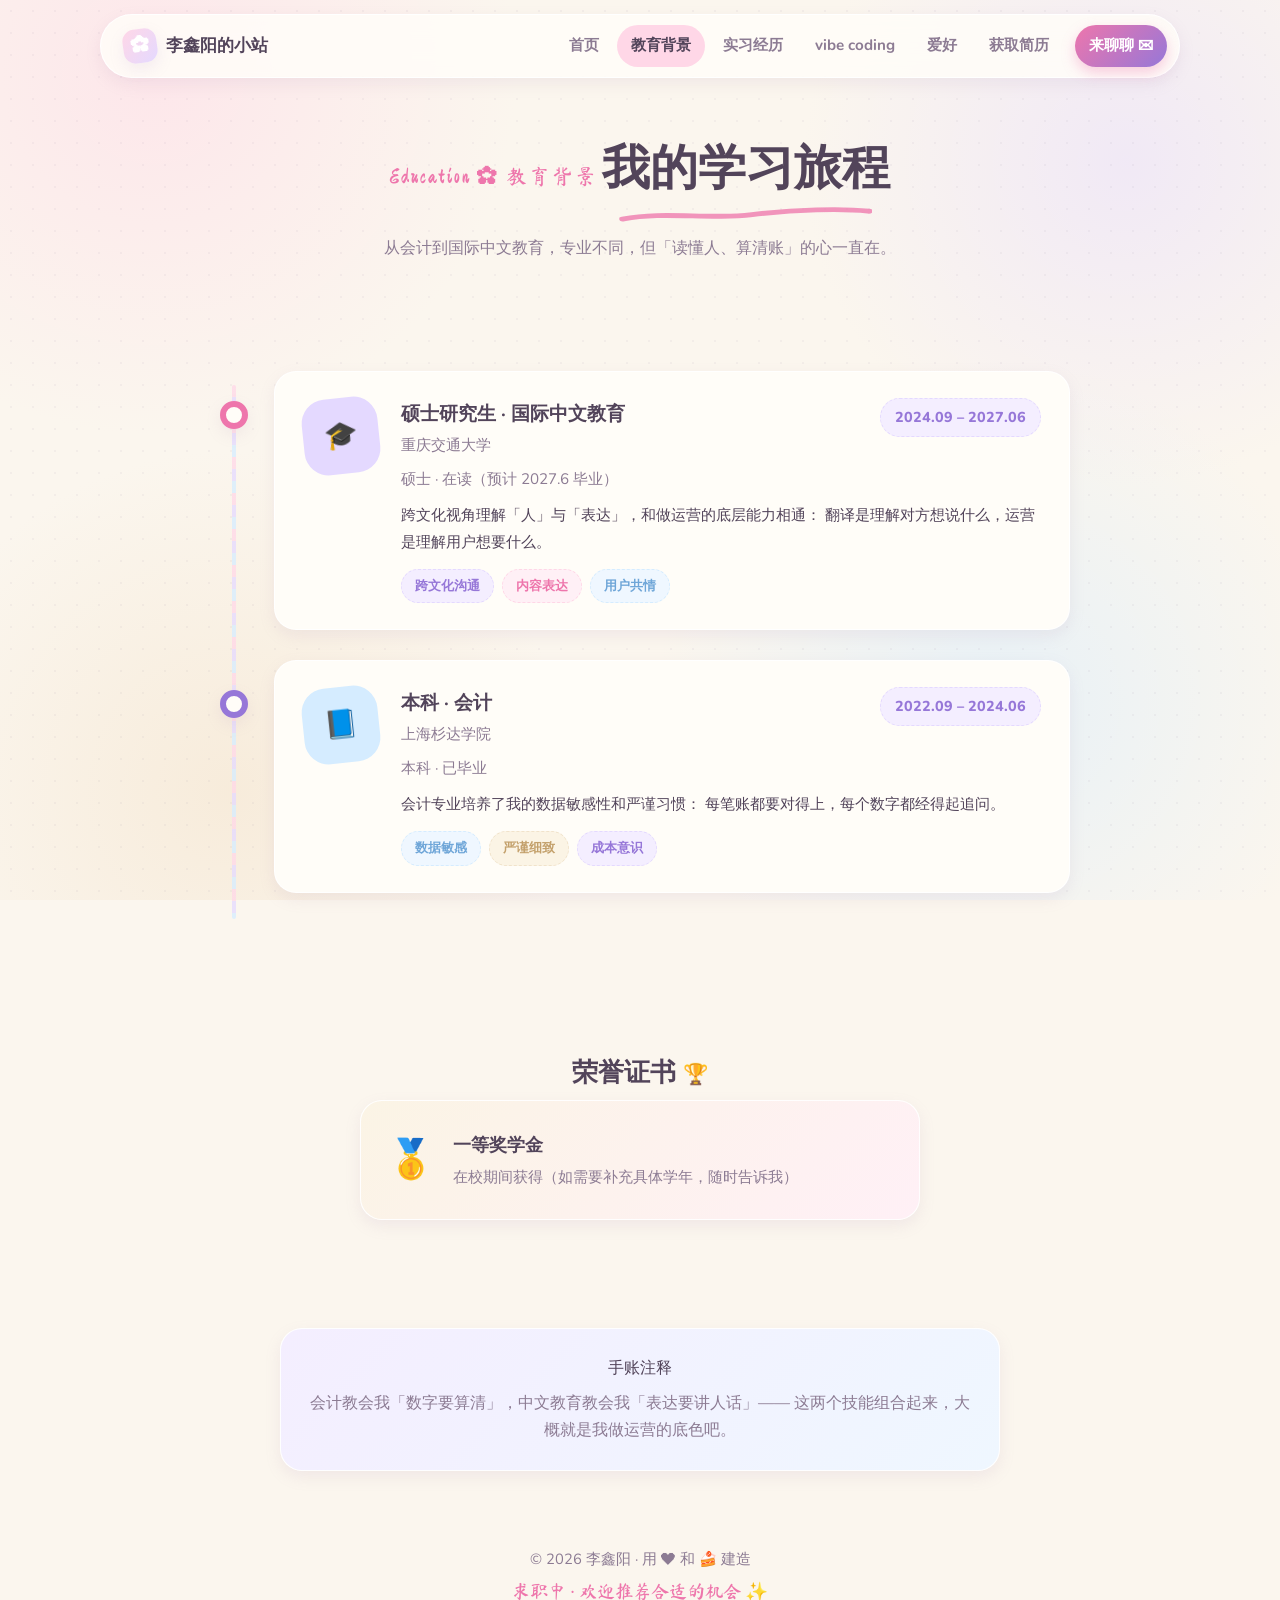
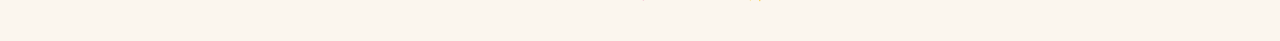
==== commit 0f497243: "更新为新简历内容：新增获取简历页面与PDF、AI营销内容中台项目、实习经历升级、照片裁剪" ====
--- a/education.html
+++ b/education.html
@@ -25,6 +25,7 @@
         <li><a data-page="experience.html" href="experience.html">实习经历</a></li>
         <li><a data-page="projects.html" href="projects.html">vibe coding</a></li>
         <li><a data-page="hobbies.html" href="hobbies.html">爱好</a></li>
+        <li><a data-page="resume.html" href="resume.html">获取简历</a></li>
         <li><a class="nav-cta" href="mailto:320589552@qq.com">来聊聊 ✉</a></li>
       </ul>
       <button class="nav-burger" aria-label="打开菜单" aria-expanded="false">
@@ -57,7 +58,7 @@
                     <h3>硕士研究生 · 国际中文教育</h3>
                     <p class="timeline-org">重庆交通大学</p>
                   </div>
-                  <span class="timeline-date">2024.9 – 2027.6</span>
+                  <span class="timeline-date">2024.09 – 2027.06</span>
                 </div>
                 <p class="edu-meta">硕士 · 在读（预计 2027.6 毕业）</p>
                 <p class="edu-desc">
@@ -84,7 +85,7 @@
                     <h3>本科 · 会计</h3>
                     <p class="timeline-org">上海杉达学院</p>
                   </div>
-                  <span class="timeline-date">2022.9 – 2024.6</span>
+                  <span class="timeline-date">2022.09 – 2024.06</span>
                 </div>
                 <p class="edu-meta">本科 · 已毕业</p>
                 <p class="edu-desc">
@@ -107,7 +108,7 @@
     <!-- 荣誉奖项 -->
     <section class="section">
       <div class="container">
-        <h2 class="section-title" style="text-align:center">荣誉奖项 <span style="font-size:0.8em">🏆</span></h2>
+        <h2 class="section-title" style="text-align:center">荣誉证书 <span style="font-size:0.8em">🏆</span></h2>
         <div class="card honor-card reveal">
           <span class="trophy">🥇</span>
           <div>
--- a/css/style.css
+++ b/css/style.css
@@ -731,6 +731,9 @@
   flex-wrap: wrap;
   gap: 8px;
 }
+
+.project-actions { margin-top: 18px; }
+.project-actions .btn { padding: 11px 20px; font-size: 0.95rem; }
 
 .result-pill {
   background: var(--card);
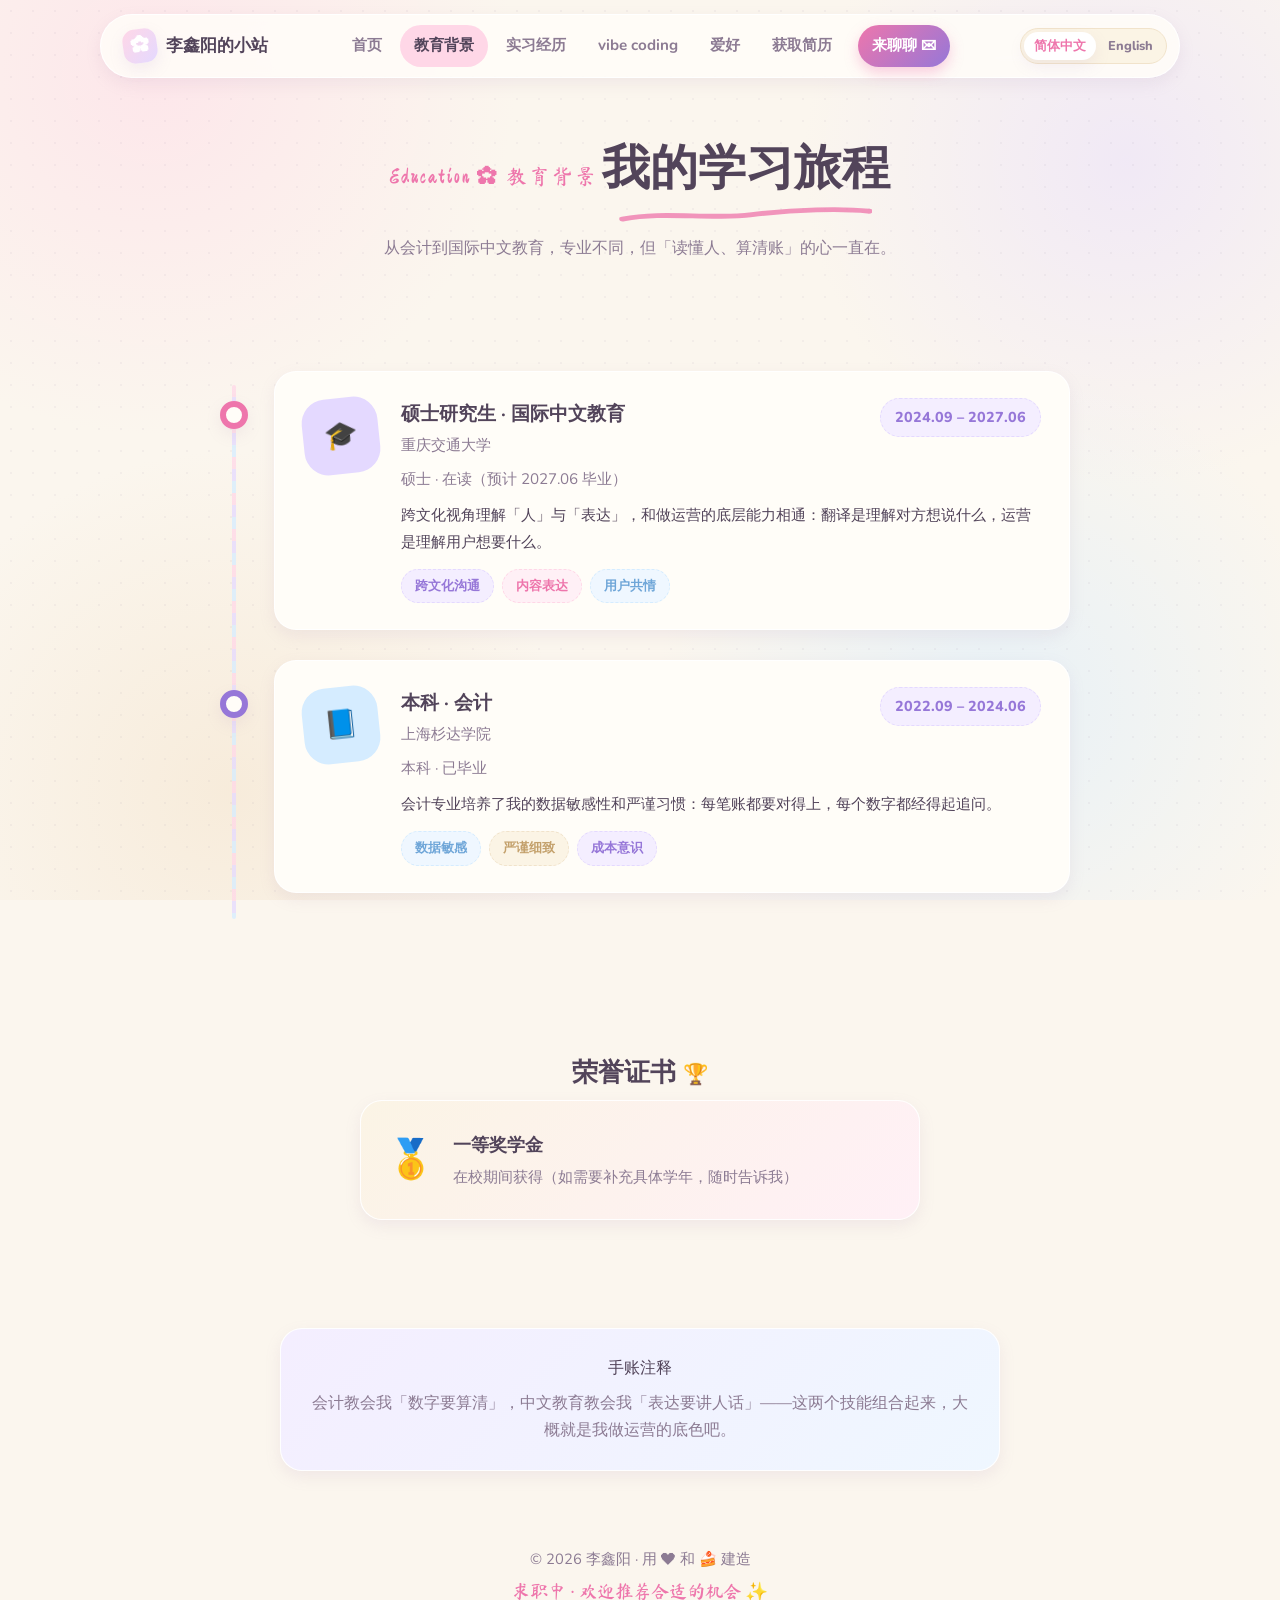
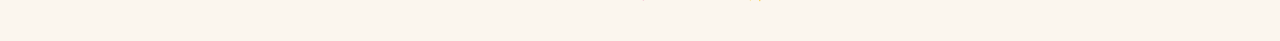
==== commit f45391ef: "新增全站中英双语切换（简体中文/English，右上角）" ====
--- a/education.html
+++ b/education.html
@@ -11,7 +11,7 @@
   <link href="https://fonts.googleapis.com/css2?family=Nunito:wght@500;700;800;900&family=Ma+Shan+Zheng&display=swap" rel="stylesheet" />
   <link rel="stylesheet" href="css/style.css" />
 </head>
-<body>
+<body data-title-key="edu.title" data-meta-key="edu.meta">
 
   <header class="nav-wrap">
     <nav class="nav container">
@@ -28,6 +28,10 @@
         <li><a data-page="resume.html" href="resume.html">获取简历</a></li>
         <li><a class="nav-cta" href="mailto:320589552@qq.com">来聊聊 ✉</a></li>
       </ul>
+      <div class="lang-switch" role="group" aria-label="语言选择 / Language">
+        <button type="button" data-lang="zh" aria-pressed="true">简体中文</button>
+        <button type="button" data-lang="en" aria-pressed="false">English</button>
+      </div>
       <button class="nav-burger" aria-label="打开菜单" aria-expanded="false">
         <span></span><span></span><span></span>
       </button>
@@ -37,9 +41,9 @@
   <main>
     <section class="page-hero">
       <div class="container">
-        <span class="page-eyebrow">Education ✿ 教育背景</span>
-        <h1 class="page-title">我的学习旅程</h1>
-        <p class="page-desc">从会计到国际中文教育，专业不同，但「读懂人、算清账」的心一直在。</p>
+        <span class="page-eyebrow" data-i18n="edu.eyebrow">Education ✿ 教育背景</span>
+        <h1 class="page-title" data-i18n="edu.pageTitle">我的学习旅程</h1>
+        <p class="page-desc" data-i18n="edu.desc">从会计到国际中文教育，专业不同，但「读懂人、算清账」的心一直在。</p>
       </div>
     </section>
 
@@ -55,20 +59,20 @@
               <div style="flex:1">
                 <div class="timeline-head" style="margin-bottom:8px">
                   <div>
-                    <h3>硕士研究生 · 国际中文教育</h3>
-                    <p class="timeline-org">重庆交通大学</p>
+                    <h3 data-i18n="edu.master.title">硕士研究生 · 国际中文教育</h3>
+                    <p class="timeline-org" data-i18n="edu.master.org">重庆交通大学</p>
                   </div>
-                  <span class="timeline-date">2024.09 – 2027.06</span>
+                  <span class="timeline-date" data-i18n="edu.master.date">2024.09 – 2027.06</span>
                 </div>
-                <p class="edu-meta">硕士 · 在读（预计 2027.6 毕业）</p>
-                <p class="edu-desc">
+                <p class="edu-meta" data-i18n="edu.master.meta">硕士 · 在读（预计 2027.06 毕业）</p>
+                <p class="edu-desc" data-i18n="edu.master.desc">
                   跨文化视角理解「人」与「表达」，和做运营的底层能力相通：
                   翻译是理解对方想说什么，运营是理解用户想要什么。
                 </p>
                 <div class="work-tags">
-                  <span class="chip c-purple">跨文化沟通</span>
-                  <span class="chip c-pink">内容表达</span>
-                  <span class="chip c-blue">用户共情</span>
+                  <span class="chip c-purple" data-i18n="edu.master.tag1">跨文化沟通</span>
+                  <span class="chip c-pink" data-i18n="edu.master.tag2">内容表达</span>
+                  <span class="chip c-blue" data-i18n="edu.master.tag3">用户共情</span>
                 </div>
               </div>
             </div>
@@ -82,20 +86,20 @@
               <div style="flex:1">
                 <div class="timeline-head" style="margin-bottom:8px">
                   <div>
-                    <h3>本科 · 会计</h3>
-                    <p class="timeline-org">上海杉达学院</p>
+                    <h3 data-i18n="edu.bachelor.title">本科 · 会计</h3>
+                    <p class="timeline-org" data-i18n="edu.bachelor.org">上海杉达学院</p>
                   </div>
-                  <span class="timeline-date">2022.09 – 2024.06</span>
+                  <span class="timeline-date" data-i18n="edu.bachelor.date">2022.09 – 2024.06</span>
                 </div>
-                <p class="edu-meta">本科 · 已毕业</p>
-                <p class="edu-desc">
+                <p class="edu-meta" data-i18n="edu.bachelor.meta">本科 · 已毕业</p>
+                <p class="edu-desc" data-i18n="edu.bachelor.desc">
                   会计专业培养了我的数据敏感性和严谨习惯：
                   每笔账都要对得上，每个数字都经得起追问。
                 </p>
                 <div class="work-tags">
-                  <span class="chip c-blue">数据敏感</span>
-                  <span class="chip c-beige">严谨细致</span>
-                  <span class="chip c-purple">成本意识</span>
+                  <span class="chip c-blue" data-i18n="edu.bachelor.tag1">数据敏感</span>
+                  <span class="chip c-beige" data-i18n="edu.bachelor.tag2">严谨细致</span>
+                  <span class="chip c-purple" data-i18n="edu.bachelor.tag3">成本意识</span>
                 </div>
               </div>
             </div>
@@ -108,12 +112,12 @@
     <!-- 荣誉奖项 -->
     <section class="section">
       <div class="container">
-        <h2 class="section-title" style="text-align:center">荣誉证书 <span style="font-size:0.8em">🏆</span></h2>
+        <h2 class="section-title" style="text-align:center" data-i18n-html="edu.honorTitle">荣誉证书 <span style="font-size:0.8em">🏆</span></h2>
         <div class="card honor-card reveal">
           <span class="trophy">🥇</span>
           <div>
-            <h3 style="font-size:1.15rem;margin-bottom:4px">一等奖学金</h3>
-            <p style="color:var(--ink-soft);font-size:0.95rem">在校期间获得（如需要补充具体学年，随时告诉我）</p>
+            <h3 style="font-size:1.15rem;margin-bottom:4px" data-i18n="edu.honor.title">一等奖学金</h3>
+            <p style="color:var(--ink-soft);font-size:0.95rem" data-i18n="edu.honor.desc">在校期间获得（如需要补充具体学年，随时告诉我）</p>
           </div>
         </div>
       </div>
@@ -123,8 +127,8 @@
     <section class="section">
       <div class="container">
         <div class="card reveal" style="max-width:720px;margin:0 auto;text-align:center;background:linear-gradient(135deg,var(--purple-soft),var(--blue-soft))">
-          <p class="contact-kicker" style="margin-bottom:8px">手账注释</p>
-          <p style="color:var(--ink-soft)">
+          <p class="contact-kicker" style="margin-bottom:8px" data-i18n="edu.noteTitle">手账注释</p>
+          <p style="color:var(--ink-soft)" data-i18n="edu.noteText">
             会计教会我「数字要算清」，中文教育教会我「表达要讲人话」——
             这两个技能组合起来，大概就是我做运营的底色吧。
           </p>
@@ -134,11 +138,12 @@
   </main>
 
   <footer class="footer">
-    <p>© <span id="year">2026</span> 李鑫阳 · 用 ❤ 和 🍰 建造</p>
-    <p class="footer-note">求职中 · 欢迎推荐合适的机会 ✨</p>
+    <p>© <span id="year">2026</span> <span data-i18n="footer.copy2">李鑫阳 · 用 ❤ 和 🍰 建造</span></p>
+    <p class="footer-note" data-i18n="footer.note">求职中 · 欢迎推荐合适的机会 ✨</p>
   </footer>
 
   <button class="back-top" id="backTop" aria-label="回到顶部">↑</button>
+  <script src="js/i18n.js"></script>
   <script src="js/main.js"></script>
 </body>
 </html>
--- a/css/style.css
+++ b/css/style.css
@@ -172,6 +172,35 @@
   transition: all 0.3s ease;
 }
 
+/* 语言切换 */
+.lang-switch {
+  display: inline-flex;
+  align-items: center;
+  gap: 2px;
+  flex: none;
+  background: var(--beige-soft);
+  border: 1px solid var(--beige);
+  border-radius: 999px;
+  padding: 3px;
+}
+
+.lang-switch button {
+  font-size: 0.8rem;
+  font-weight: 800;
+  color: var(--ink-soft);
+  padding: 5px 10px;
+  border-radius: 999px;
+  transition: all 0.25s ease;
+  white-space: nowrap;
+}
+
+.lang-switch button:hover { color: var(--ink); }
+.lang-switch button.active {
+  background: #fff;
+  color: var(--pink-deep);
+  box-shadow: var(--shadow-sm);
+}
+
 .nav-burger.open span:nth-child(1) { transform: translateY(8px) rotate(45deg); }
 .nav-burger.open span:nth-child(2) { opacity: 0; }
 .nav-burger.open span:nth-child(3) { transform: translateY(-8px) rotate(-45deg); }
@@ -602,7 +631,7 @@
   margin-bottom: 4px;
 }
 
-.role-tag .role-value { font-size: 1.06rem; font-weight: 900; }
+.role-tag .role-value { font-size: 0.98rem; font-weight: 900; line-height: 1.45; }
 
 .role-company { background: var(--blue-soft); border-color: var(--blue); color: var(--blue-deep); }
 .role-dept { background: var(--purple-soft); border-color: var(--purple); color: var(--purple-deep); }
@@ -734,6 +763,114 @@
 
 .project-actions { margin-top: 18px; }
 .project-actions .btn { padding: 11px 20px; font-size: 0.95rem; }
+
+/* ============ 海报案例展示 ============ */
+.poster-card .poster-intro { font-size: 0.95rem; color: var(--ink-soft); margin-bottom: 16px; }
+
+.poster-grid {
+  display: grid;
+  grid-template-columns: 1fr 1fr;
+  gap: 14px;
+}
+
+.poster-thumb {
+  position: relative;
+  cursor: zoom-in;
+  border-radius: 14px;
+  overflow: hidden;
+  background: var(--beige-soft);
+  border: 1.5px solid rgba(255, 255, 255, 0.9);
+  box-shadow: var(--shadow-sm);
+  transition: transform 0.3s ease, box-shadow 0.3s ease;
+}
+
+.poster-thumb:hover { transform: translateY(-4px) rotate(-0.6deg); box-shadow: var(--shadow); }
+
+.poster-thumb img { width: 100%; height: 240px; object-fit: cover; object-position: top; }
+
+.poster-thumb.poster-wide { grid-column: 1 / -1; }
+.poster-thumb.poster-wide img { height: 300px; object-fit: cover; object-position: top; }
+
+.poster-thumb figcaption {
+  position: absolute;
+  left: 0;
+  right: 0;
+  bottom: 0;
+  padding: 20px 10px 8px;
+  font-size: 0.78rem;
+  font-weight: 800;
+  color: #fff;
+  text-align: center;
+  background: linear-gradient(to top, rgba(60, 40, 70, 0.72), transparent);
+}
+
+.poster-hint {
+  display: flex;
+  align-items: center;
+  gap: 8px;
+  margin-top: 16px;
+  font-size: 0.85rem;
+  color: var(--pink-deep);
+  font-weight: 800;
+}
+
+/* ============ Lightbox 图片放大 ============ */
+.lightbox {
+  position: fixed;
+  inset: 0;
+  z-index: 200;
+  display: grid;
+  place-items: center;
+  background: rgba(34, 22, 40, 0.92);
+  opacity: 0;
+  visibility: hidden;
+  transition: opacity 0.3s ease, visibility 0.3s ease;
+  padding: 4vh 4vw;
+}
+
+.lightbox.open { opacity: 1; visibility: visible; }
+
+.lightbox img {
+  max-width: 94vw;
+  max-height: 90vh;
+  border-radius: 12px;
+  box-shadow: 0 24px 60px rgba(0, 0, 0, 0.5);
+  transform: scale(0.96);
+  transition: transform 0.3s ease;
+}
+
+.lightbox.open img { transform: scale(1); }
+
+.lb-btn {
+  position: absolute;
+  display: grid;
+  place-items: center;
+  width: 46px;
+  height: 46px;
+  border-radius: 50%;
+  background: rgba(255, 255, 255, 0.14);
+  color: #fff;
+  font-size: 1.6rem;
+  font-weight: 900;
+  transition: background 0.25s ease, transform 0.25s ease;
+}
+
+.lb-btn:hover { background: rgba(255, 255, 255, 0.3); transform: scale(1.08); }
+
+.lb-close { top: 22px; right: 22px; }
+.lb-prev { left: 18px; top: 50%; transform: translateY(-50%); }
+.lb-next { right: 18px; top: 50%; transform: translateY(-50%); }
+.lb-prev:hover, .lb-next:hover { transform: translateY(-50%) scale(1.08); }
+
+.lb-count {
+  position: absolute;
+  bottom: 18px;
+  left: 50%;
+  transform: translateX(-50%);
+  color: rgba(255, 255, 255, 0.8);
+  font-size: 0.9rem;
+  font-weight: 700;
+}
 
 .result-pill {
   background: var(--card);
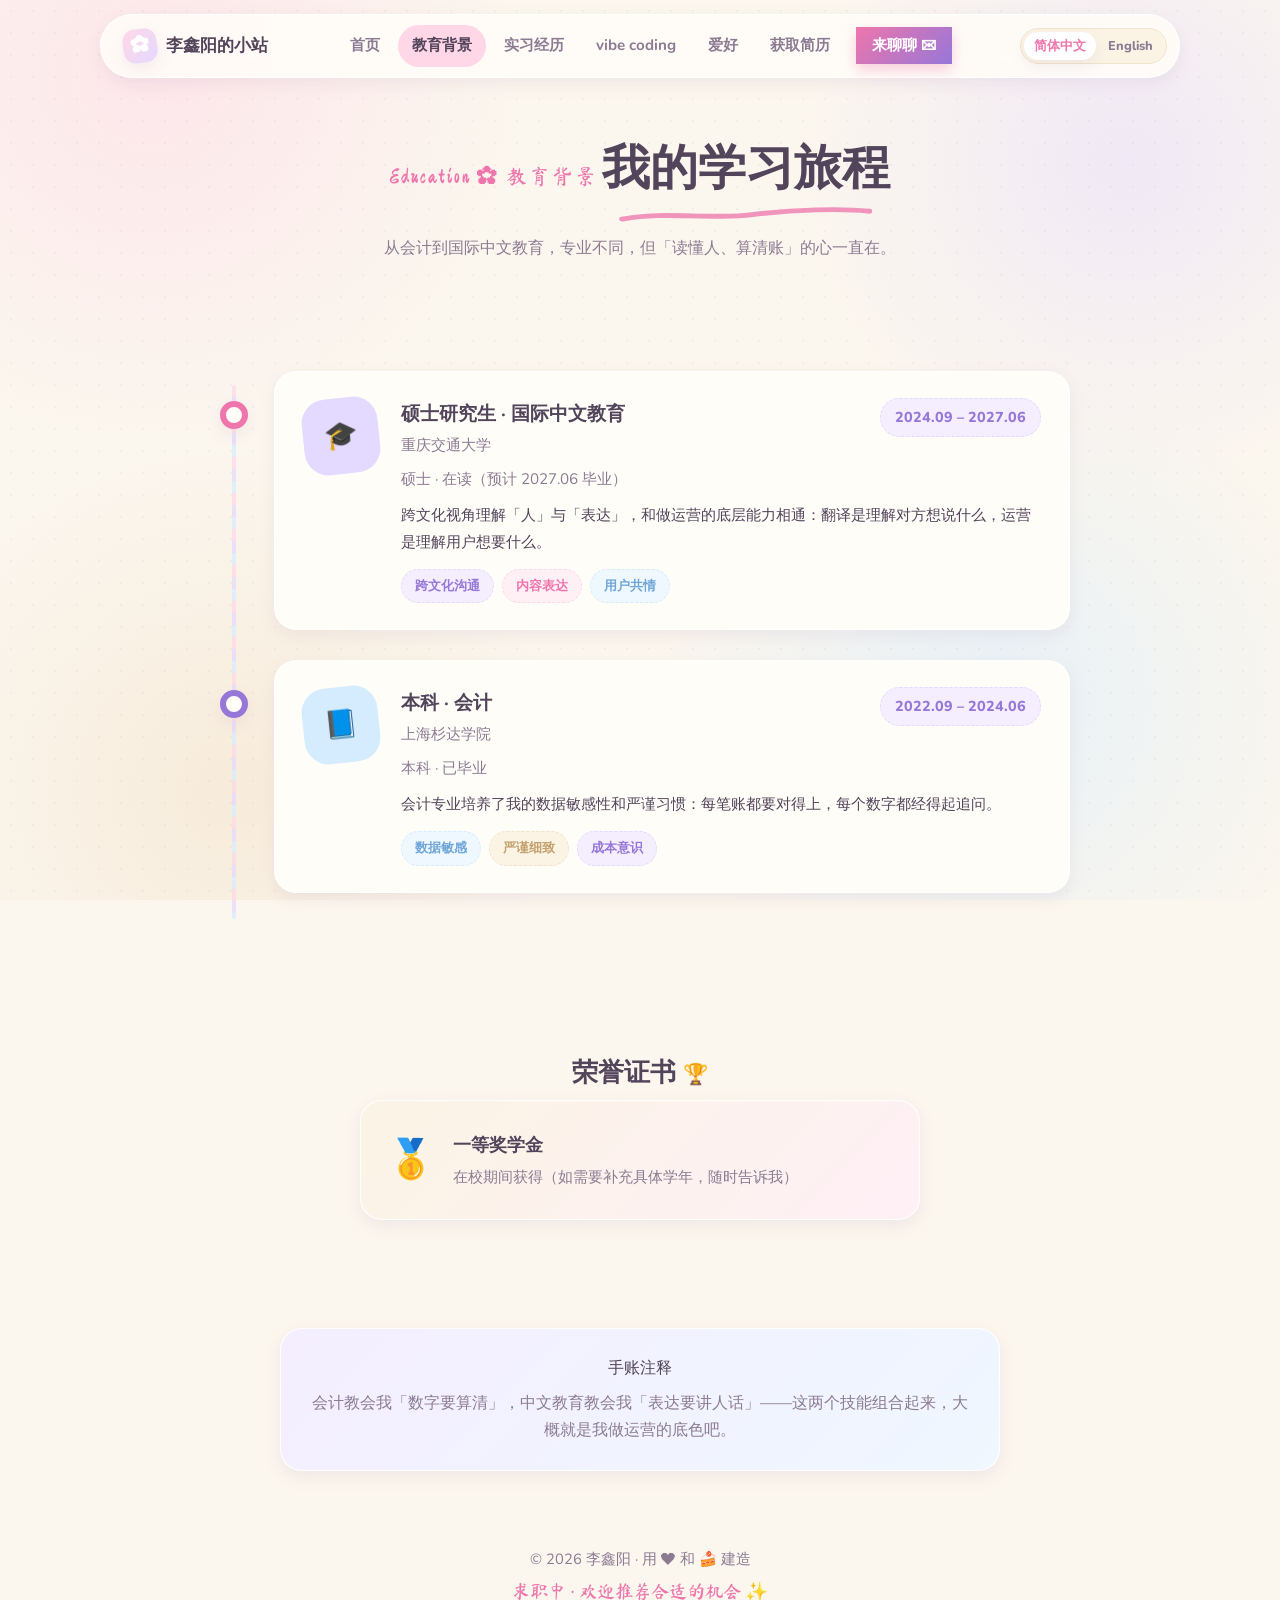
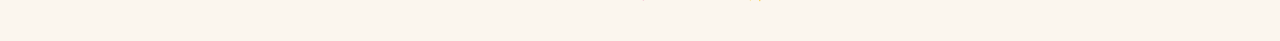
==== commit 0b146f37: "来聊聊改为站内联系面板（不跳转，支持复制邮箱电话）" ====
--- a/education.html
+++ b/education.html
@@ -17,16 +17,16 @@
     <nav class="nav container">
       <a class="nav-logo" href="index.html">
         <span class="logo-mark">✿</span>
-        <span>李鑫阳的小站</span>
+        <span data-i18n="nav.logo">李鑫阳的小站</span>
       </a>
       <ul class="nav-links">
-        <li><a data-page="index.html" href="index.html">首页</a></li>
-        <li><a data-page="education.html" href="education.html">教育背景</a></li>
-        <li><a data-page="experience.html" href="experience.html">实习经历</a></li>
-        <li><a data-page="projects.html" href="projects.html">vibe coding</a></li>
-        <li><a data-page="hobbies.html" href="hobbies.html">爱好</a></li>
-        <li><a data-page="resume.html" href="resume.html">获取简历</a></li>
-        <li><a class="nav-cta" href="mailto:320589552@qq.com">来聊聊 ✉</a></li>
+        <li><a data-page="index.html" href="index.html" data-i18n="nav.home">首页</a></li>
+        <li><a data-page="education.html" href="education.html" data-i18n="nav.education">教育背景</a></li>
+        <li><a data-page="experience.html" href="experience.html" data-i18n="nav.experience">实习经历</a></li>
+        <li><a data-page="projects.html" href="projects.html" data-i18n="nav.projects">vibe coding</a></li>
+        <li><a data-page="hobbies.html" href="hobbies.html" data-i18n="nav.hobbies">爱好</a></li>
+        <li><a data-page="resume.html" href="resume.html" data-i18n="nav.resume">获取简历</a></li>
+        <li><button type="button" class="nav-cta" data-contact-open data-i18n="nav.cta">来聊聊 ✉</button></li>
       </ul>
       <div class="lang-switch" role="group" aria-label="语言选择 / Language">
         <button type="button" data-lang="zh" aria-pressed="true">简体中文</button>
--- a/css/style.css
+++ b/css/style.css
@@ -152,6 +152,9 @@
   color: #fff;
   box-shadow: 0 6px 14px rgba(238, 118, 172, 0.35);
   margin-left: 8px;
+  padding: 8px 16px;
+  font-size: 0.95rem;
+  font-weight: 800;
 }
 
 .nav-links .nav-cta:hover { color: #fff; transform: translateY(-2px) rotate(-1deg); }
@@ -764,6 +767,17 @@
 .project-actions { margin-top: 18px; }
 .project-actions .btn { padding: 11px 20px; font-size: 0.95rem; }
 
+.case-note {
+  margin-top: 18px;
+  padding: 14px 16px;
+  font-size: 0.9rem;
+  line-height: 1.6;
+  color: var(--ink-soft);
+  background: var(--blue-soft);
+  border: 1.5px dashed var(--blue);
+  border-radius: var(--radius-sm);
+}
+
 /* ============ 海报案例展示 ============ */
 .poster-card .poster-intro { font-size: 0.95rem; color: var(--ink-soft); margin-bottom: 16px; }
 
@@ -871,6 +885,90 @@
   font-size: 0.9rem;
   font-weight: 700;
 }
+
+/* ============ 联系面板（来聊聊） ============ */
+.contact-modal {
+  position: fixed;
+  inset: 0;
+  z-index: 220;
+  display: grid;
+  place-items: center;
+  background: rgba(34, 22, 40, 0.78);
+  padding: 4vh 4vw;
+  opacity: 0;
+  visibility: hidden;
+  transition: opacity 0.3s ease, visibility 0.3s ease;
+}
+
+.contact-modal.open { opacity: 1; visibility: visible; }
+
+.contact-modal-card {
+  position: relative;
+  width: min(430px, 94vw);
+  background: linear-gradient(150deg, var(--card), var(--purple-soft) 55%, var(--pink-soft));
+  border: 1.5px solid rgba(255, 255, 255, 0.95);
+  border-radius: 26px;
+  box-shadow: 0 26px 70px rgba(0, 0, 0, 0.35);
+  padding: 38px 30px 30px;
+  text-align: center;
+  transform: translateY(14px) scale(0.97);
+  transition: transform 0.3s ease;
+}
+
+.contact-modal.open .contact-modal-card { transform: translateY(0) scale(1); }
+
+.contact-modal-card .contact-kicker { margin-bottom: 6px; }
+.contact-modal-card h3 { font-size: 1.25rem; margin-bottom: 22px; color: var(--ink); }
+
+.contact-item {
+  display: flex;
+  align-items: center;
+  gap: 10px;
+  background: var(--card);
+  border-radius: 16px;
+  padding: 12px 14px;
+  margin-bottom: 12px;
+  box-shadow: var(--shadow-sm);
+  text-align: left;
+}
+
+.contact-item-label { font-size: 0.92rem; font-weight: 800; color: var(--ink-soft); flex: none; }
+.contact-item-value { font-weight: 900; color: var(--pink-deep); word-break: break-all; flex: 1; }
+.contact-item-value:hover { text-decoration: underline; }
+
+.contact-copy {
+  flex: none;
+  font-size: 0.82rem;
+  font-weight: 800;
+  color: var(--purple-deep);
+  background: var(--purple-soft);
+  border: 1px dashed var(--purple);
+  border-radius: 999px;
+  padding: 6px 12px;
+  transition: all 0.25s ease;
+}
+
+.contact-copy:hover { background: var(--purple); color: #fff; transform: translateY(-1px); }
+
+.contact-modal-actions { margin-top: 16px; }
+
+.contact-copied {
+  position: absolute;
+  left: 50%;
+  bottom: 12px;
+  transform: translateX(-50%) translateY(6px);
+  background: var(--ink);
+  color: #fff;
+  font-size: 0.85rem;
+  font-weight: 800;
+  padding: 7px 16px;
+  border-radius: 999px;
+  opacity: 0;
+  pointer-events: none;
+  transition: all 0.25s ease;
+}
+
+.contact-copied.show { opacity: 1; transform: translateX(-50%) translateY(0); }
 
 .result-pill {
   background: var(--card);
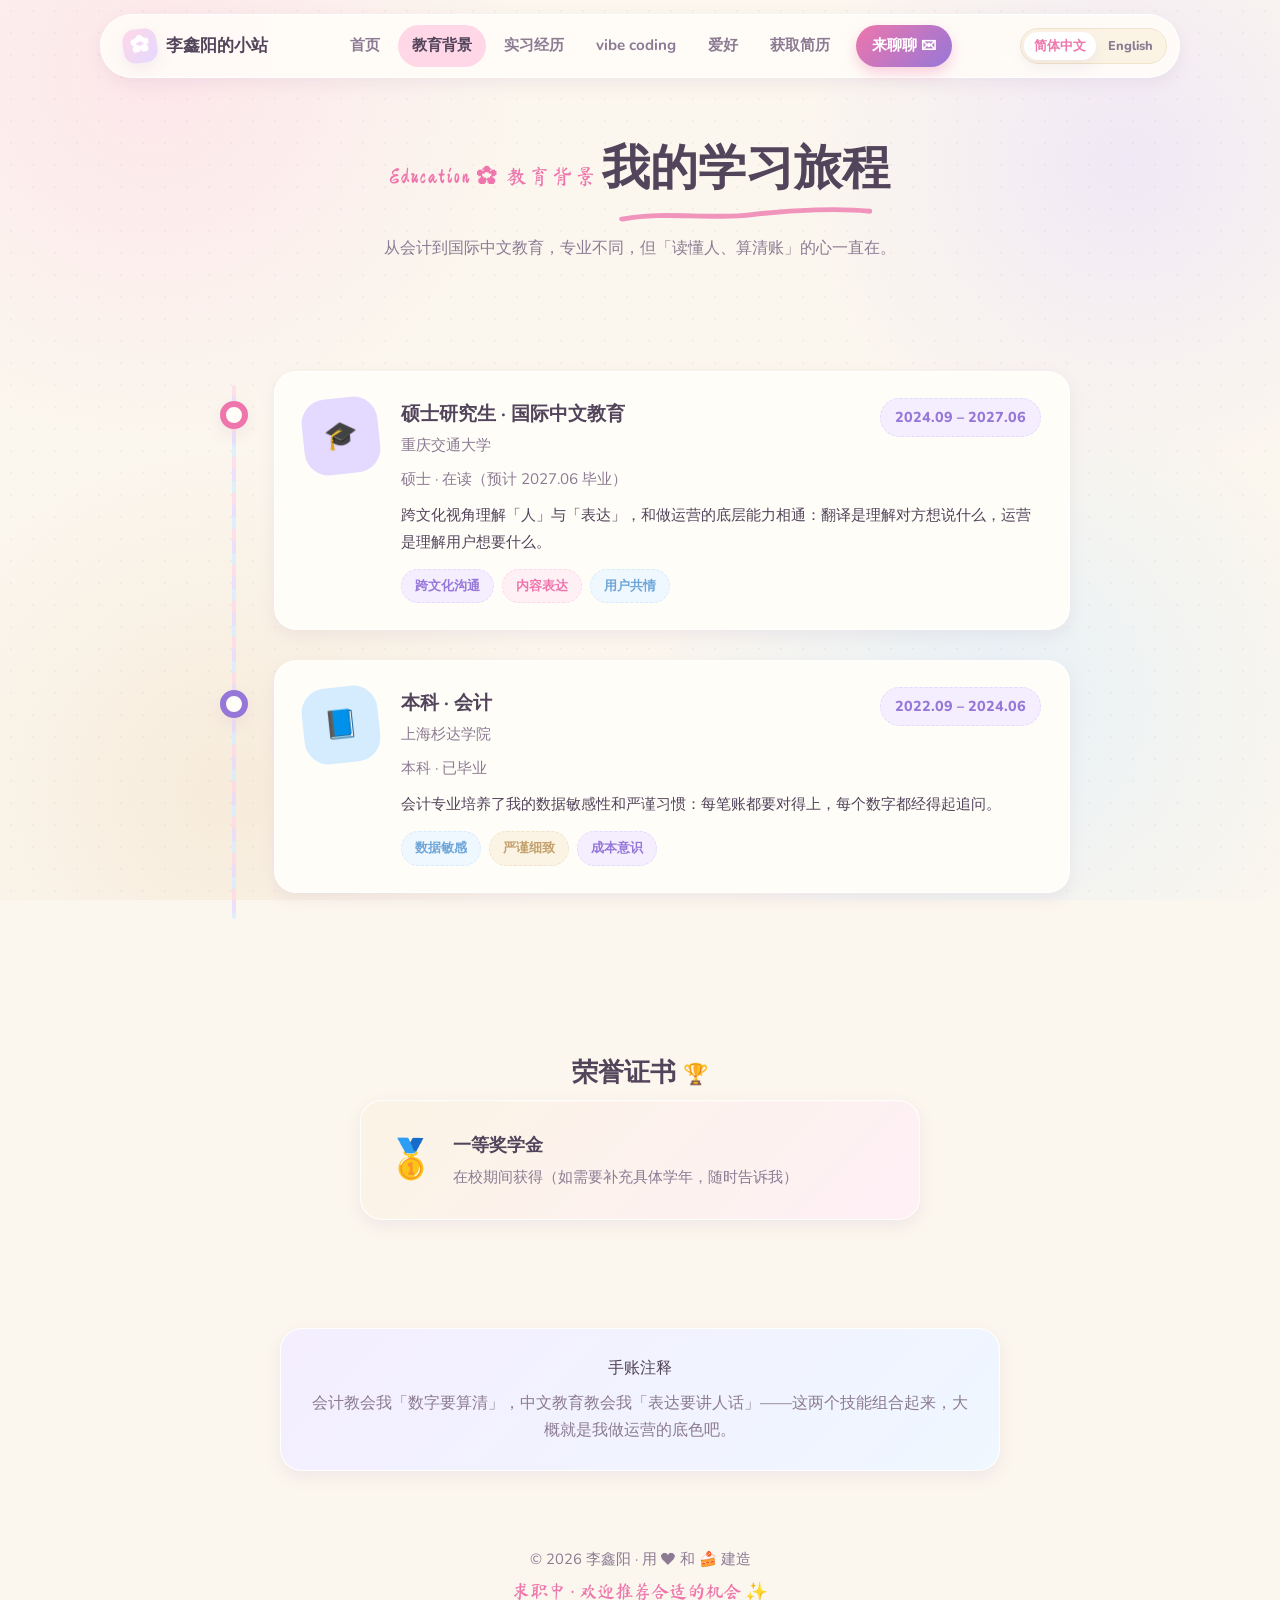
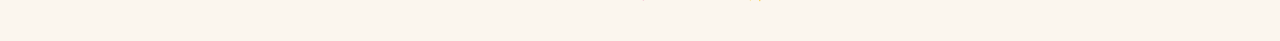
==== commit c0fed9f4: "语言默认中文（会话级记忆+清理URL残留）；来聊聊改为站内跳转联系区" ====
--- a/education.html
+++ b/education.html
@@ -26,7 +26,7 @@
         <li><a data-page="projects.html" href="projects.html" data-i18n="nav.projects">vibe coding</a></li>
         <li><a data-page="hobbies.html" href="hobbies.html" data-i18n="nav.hobbies">爱好</a></li>
         <li><a data-page="resume.html" href="resume.html" data-i18n="nav.resume">获取简历</a></li>
-        <li><button type="button" class="nav-cta" data-contact-open data-i18n="nav.cta">来聊聊 ✉</button></li>
+        <li><a class="nav-cta" href="index.html#contact" data-i18n="nav.cta">来聊聊 ✉</a></li>
       </ul>
       <div class="lang-switch" role="group" aria-label="语言选择 / Language">
         <button type="button" data-lang="zh" aria-pressed="true">简体中文</button>
--- a/css/style.css
+++ b/css/style.css
@@ -886,89 +886,6 @@
   font-weight: 700;
 }
 
-/* ============ 联系面板（来聊聊） ============ */
-.contact-modal {
-  position: fixed;
-  inset: 0;
-  z-index: 220;
-  display: grid;
-  place-items: center;
-  background: rgba(34, 22, 40, 0.78);
-  padding: 4vh 4vw;
-  opacity: 0;
-  visibility: hidden;
-  transition: opacity 0.3s ease, visibility 0.3s ease;
-}
-
-.contact-modal.open { opacity: 1; visibility: visible; }
-
-.contact-modal-card {
-  position: relative;
-  width: min(430px, 94vw);
-  background: linear-gradient(150deg, var(--card), var(--purple-soft) 55%, var(--pink-soft));
-  border: 1.5px solid rgba(255, 255, 255, 0.95);
-  border-radius: 26px;
-  box-shadow: 0 26px 70px rgba(0, 0, 0, 0.35);
-  padding: 38px 30px 30px;
-  text-align: center;
-  transform: translateY(14px) scale(0.97);
-  transition: transform 0.3s ease;
-}
-
-.contact-modal.open .contact-modal-card { transform: translateY(0) scale(1); }
-
-.contact-modal-card .contact-kicker { margin-bottom: 6px; }
-.contact-modal-card h3 { font-size: 1.25rem; margin-bottom: 22px; color: var(--ink); }
-
-.contact-item {
-  display: flex;
-  align-items: center;
-  gap: 10px;
-  background: var(--card);
-  border-radius: 16px;
-  padding: 12px 14px;
-  margin-bottom: 12px;
-  box-shadow: var(--shadow-sm);
-  text-align: left;
-}
-
-.contact-item-label { font-size: 0.92rem; font-weight: 800; color: var(--ink-soft); flex: none; }
-.contact-item-value { font-weight: 900; color: var(--pink-deep); word-break: break-all; flex: 1; }
-.contact-item-value:hover { text-decoration: underline; }
-
-.contact-copy {
-  flex: none;
-  font-size: 0.82rem;
-  font-weight: 800;
-  color: var(--purple-deep);
-  background: var(--purple-soft);
-  border: 1px dashed var(--purple);
-  border-radius: 999px;
-  padding: 6px 12px;
-  transition: all 0.25s ease;
-}
-
-.contact-copy:hover { background: var(--purple); color: #fff; transform: translateY(-1px); }
-
-.contact-modal-actions { margin-top: 16px; }
-
-.contact-copied {
-  position: absolute;
-  left: 50%;
-  bottom: 12px;
-  transform: translateX(-50%) translateY(6px);
-  background: var(--ink);
-  color: #fff;
-  font-size: 0.85rem;
-  font-weight: 800;
-  padding: 7px 16px;
-  border-radius: 999px;
-  opacity: 0;
-  pointer-events: none;
-  transition: all 0.25s ease;
-}
-
-.contact-copied.show { opacity: 1; transform: translateX(-50%) translateY(0); }
 
 .result-pill {
   background: var(--card);
